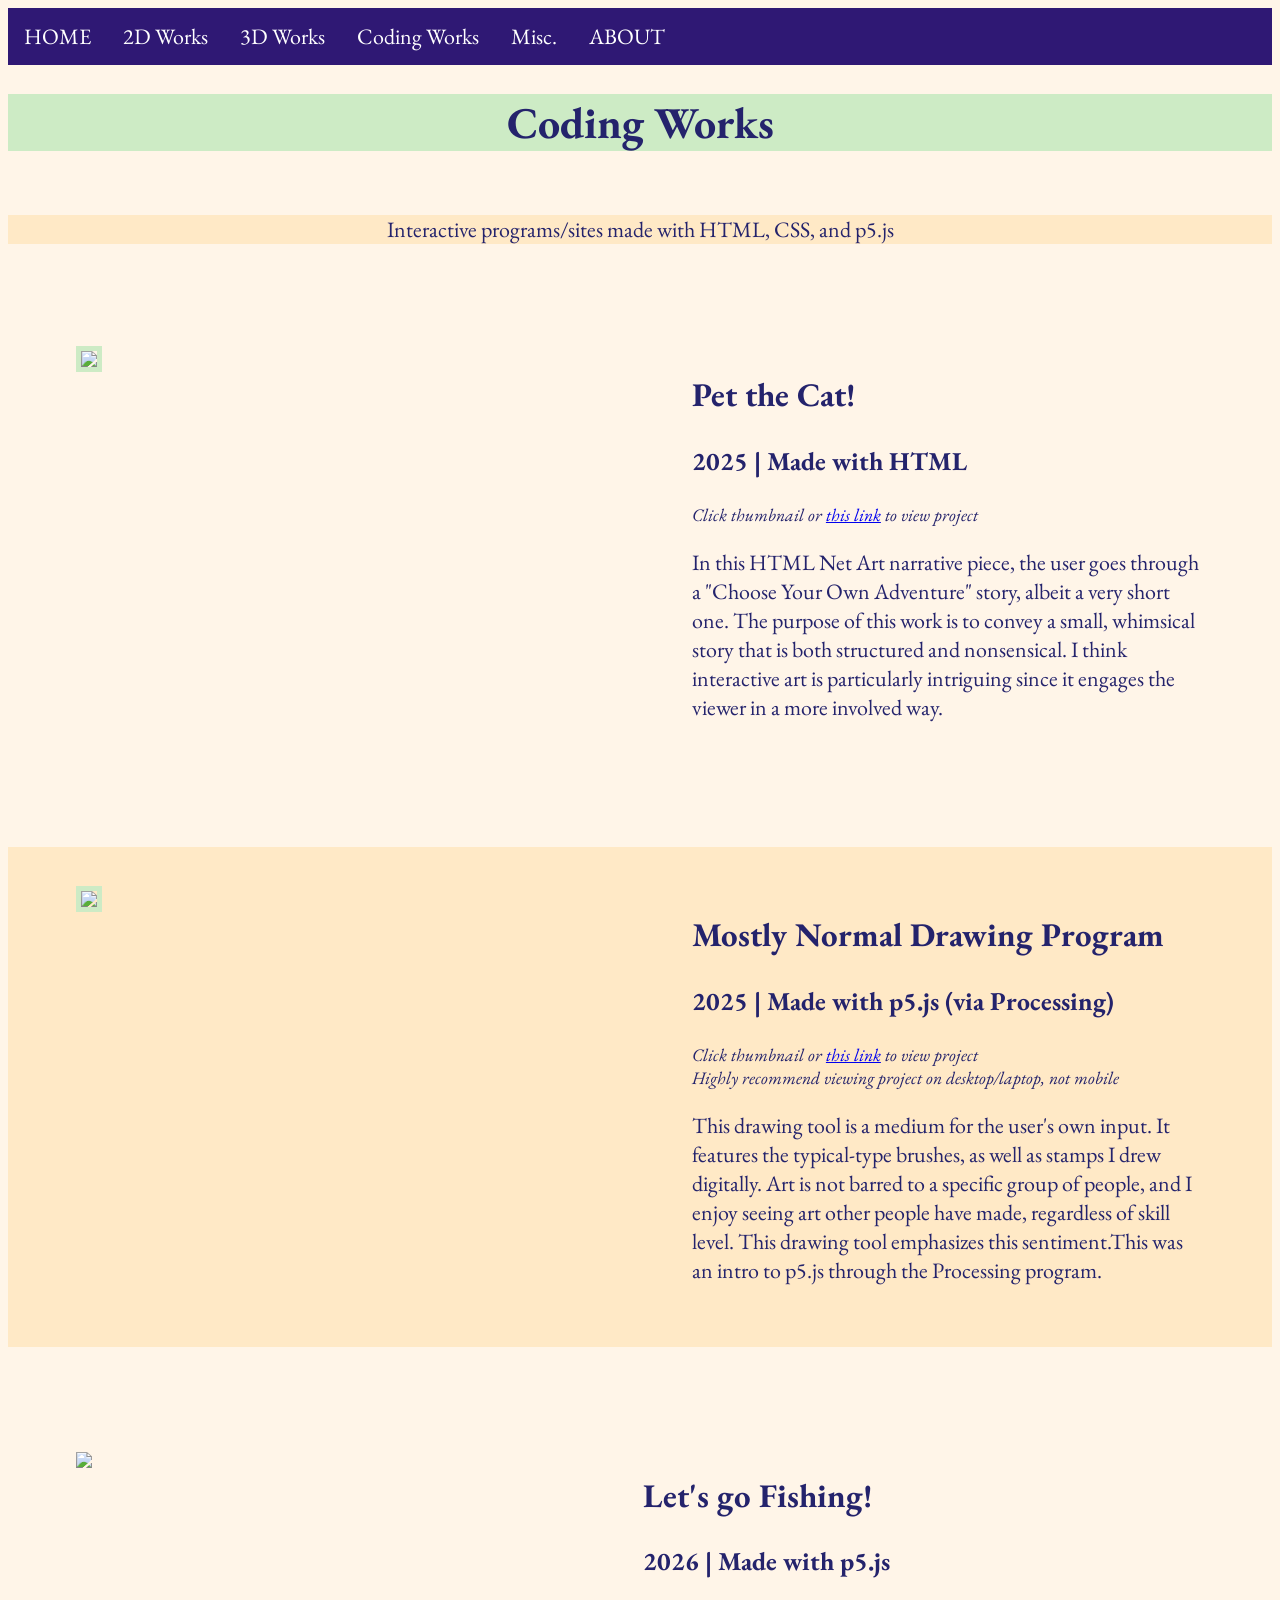
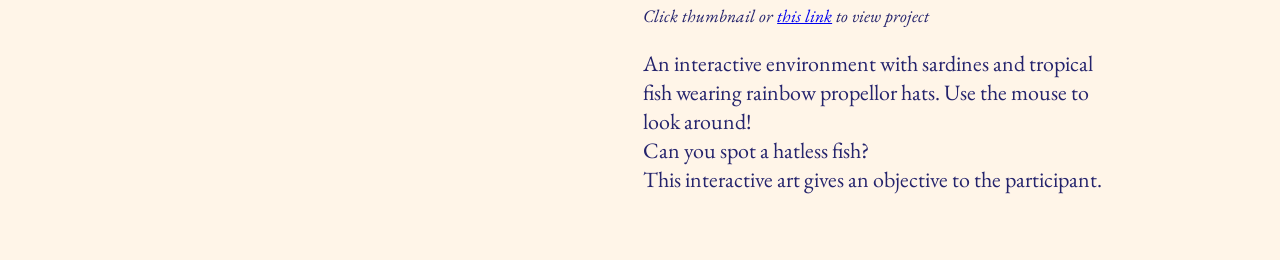
==== coding.html @ 16167de2 "Add files via upload" ====
<!DOCTYPE html>
<html>
<head>


<meta charset="UTF-8">
<meta name="viewport" content="width=device-width, initial-scale=1.0">


<title>Hannah Yee</title>
<link href='https://fonts.googleapis.com/css?family=EB Garamond' rel='stylesheet'>
<link rel="stylesheet" href="siteStyle.css">

<style>

.myDiv{
background-color: #CDEBC5;
text-align: center;
}
</style>
</head>
<body>
<ul>
 <li><a href="index.html">HOME</a></li>
 <li><a href="twoD.html">2D Works</a></li>
 <li><a href="threeD.html">3D Works</a></li>
 <li><a href="coding.html">Coding Works</a></li>
 <li><a href="misc.html">Misc.</a></li>
 <li><a href="about.html">ABOUT</a></li>
</ul>


<div class="myDiv">
<h1>Coding Works</h1>
</div>

<div class = "altDiv">
  <p style="text-align: center">Interactive programs/sites made with HTML, CSS, and p5.js</p>
</div>


<div class=row>

  <div class=columnL>
<a href="https://hannahyee89.github.io/net-art-pet-cat/" target="_blank" > <img src="img/opening.png" style="border: 5px solid #CDEBC5">   </a>
</div>

<div class = column>
<h2>Pet the Cat!</h2>
<h3>2025 | Made with HTML</h3>
<figcaption>Click thumbnail or <a href="https://hannahyee89.github.io/net-art-pet-cat/" target="_blank">this link</a> to view project</figcaption>
<p>
​In this HTML Net Art narrative piece, the user goes through a "Choose Your Own Adventure" story, albeit a very short one. The purpose of this work is to convey a small, whimsical story that is both structured and nonsensical. I think interactive art is particularly intriguing since it engages the viewer in a more involved way.
</p>

</div>
</div>


<div class = "altDiv">
<div class="row">
  <div class=columnL>

<a href="https://hannahyee89.github.io/drawing-tool/" target="_blank"> <img src="img/drawingtool.png" style="border: 5px solid #CDEBC5"></a>

  </div> 
<div class = "column">
<h2>Mostly Normal Drawing Program</h2>
<h3>2025 | Made with p5.js (via Processing)</h3>
<figcaption>Click thumbnail or <a href="https://hannahyee89.github.io/drawing-tool/" target="_blank">this link</a> to view project<br>
Highly recommend viewing project on desktop/laptop, not mobile</figcaption>
<p>This drawing tool is a medium for the user's own input. It features the typical-type brushes, as well as stamps I drew digitally.
  Art is not barred to a specific group of people, and I enjoy seeing art other people have made, regardless of skill level. This drawing tool emphasizes this sentiment.​
  This was an intro to p5.js through the Processing program.
</p>

</div>
</div>
</div> 

<div class="row">
<div class=columnL>

<a href="https://hannahyee89.github.io/lets-go-fishing/" target="_blank"> <img src="img/fishing_code_thumbnail.png"></a>

</div>
<div class = "column">
<h2>Let's go Fishing!</h2>
<h3>2026 | Made with p5.js</h3>
<figcaption>Click thumbnail or <a href="https://hannahyee89.github.io/lets-go-fishing/" target="_blank">this link</a> to view project</figcaption>
<p>An interactive environment with sardines and tropical fish wearing rainbow propellor hats. Use the mouse to look around!<br>Can you spot a hatless fish?<br>
This interactive art gives an objective to the participant.</p>
</div>
</div>













</body>
</html>
---- siteStyle.css ----
body {
background-color: rgb(255, 245, 232);
font-family: 'EB Garamond';font-size: 22px;
color: rgb(36, 35, 108);
}
img{
width:100%;
height:auto;
}
video{
width:50%;
height:auto;
}


figcaption{
font-style:italic;
font-size:80%;
}

.altDiv {
  background-color: rgb(255, 233, 198);
  margin-top: 5%;
  margin-bottom: 5%;
}
   
ul {
 list-style-type: none;
 margin: 0;
 padding: 0;
 overflow: hidden;
 background-color: #2f1874;
}


ul li {
 float: left;
}


ul li a {
 display: block;
 color: white;
 text-align: center;
 padding: 14px 16px;
 text-decoration: none;
}


ul li a:hover {
 background-color: #150639;
}



.column {
 float: right;
 width: 45%;
 padding: 5px;
 margin-top: 3%;
 margin-bottom: 3%;
}
.columnL {
 float: left;
 width: 45%;
 padding: 5px;
 margin-top: 3%;
 margin-bottom: 3%;
}
.gifColumn {
 float: left;
 width: 45%;
 padding: 5px;
}


.row {
 content: "";
 clear: both;
 display: table;
 margin-left: 5%;
 margin-right: 5%;
}

 @media screen and (max-width: 800px) {
  .columnL,.column {
    width: 100%; /* The width is 100%, when the viewport is 800px or smaller */
  }
}
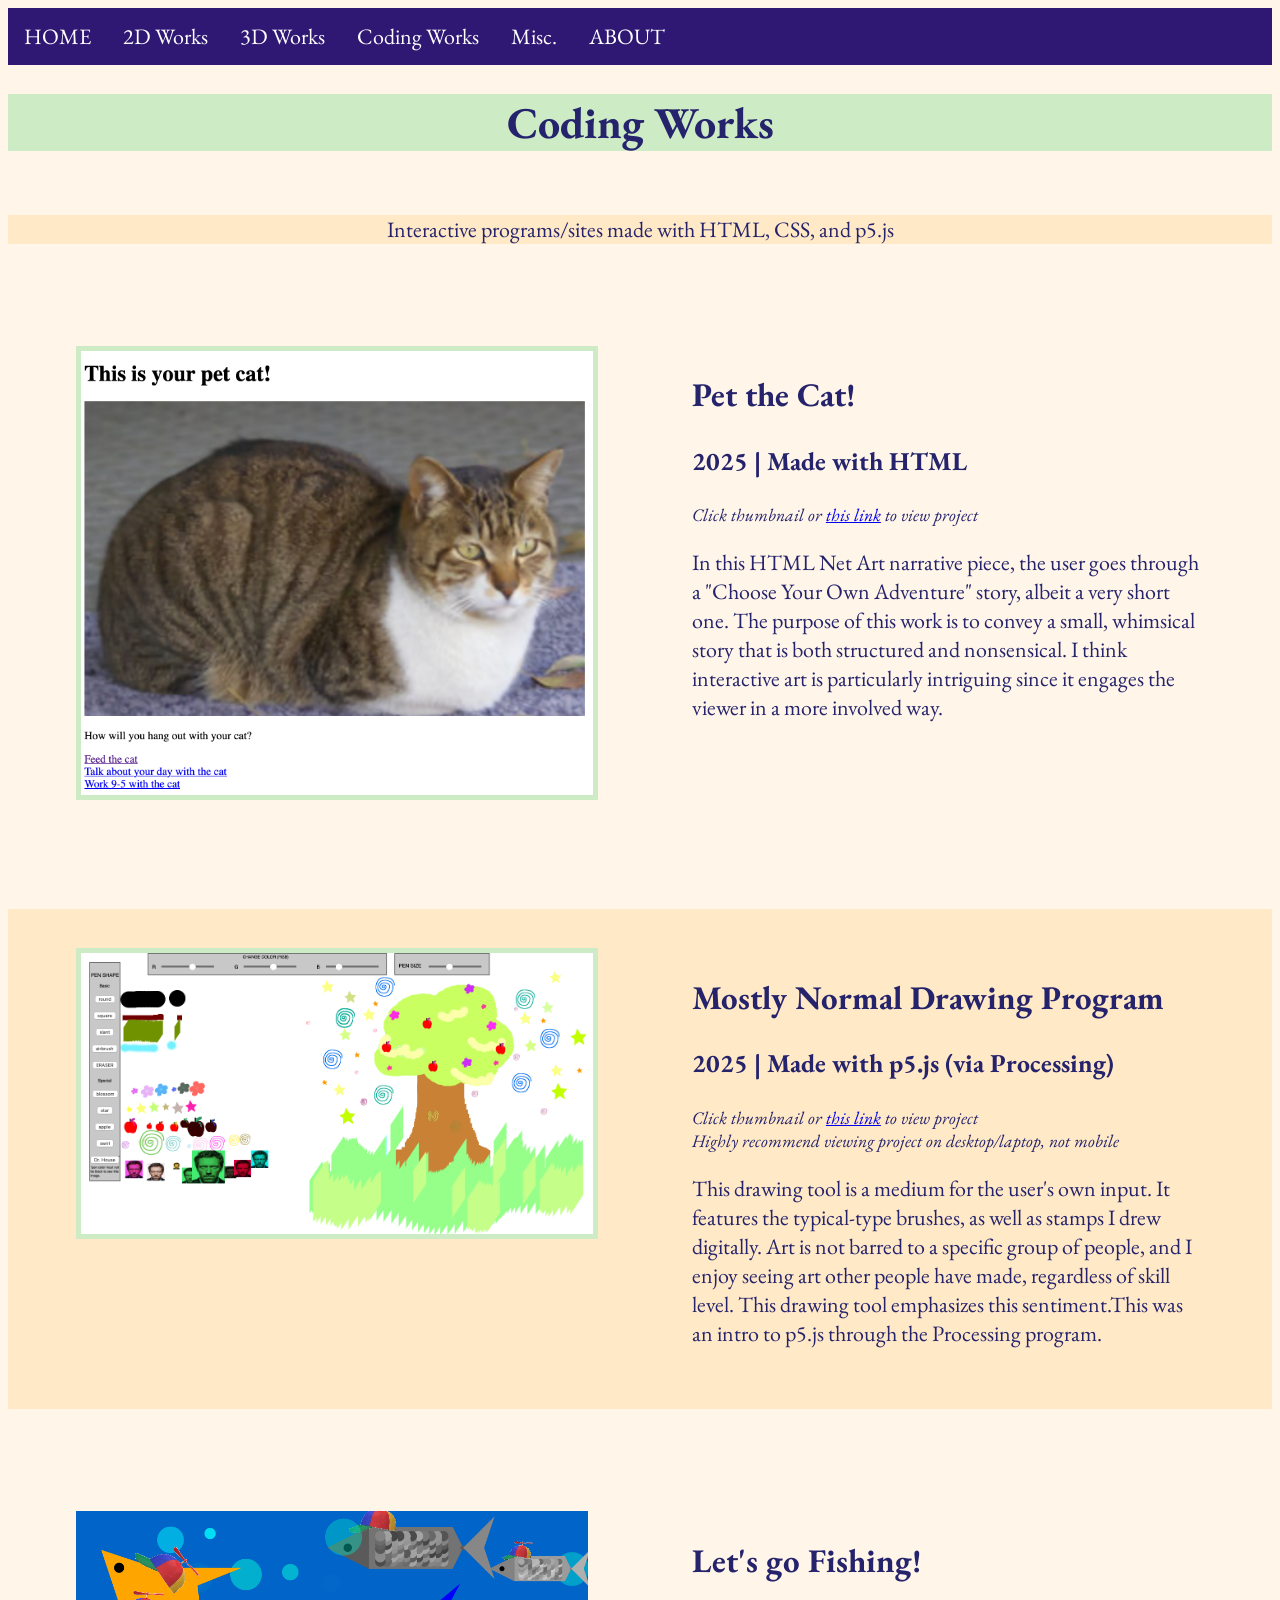
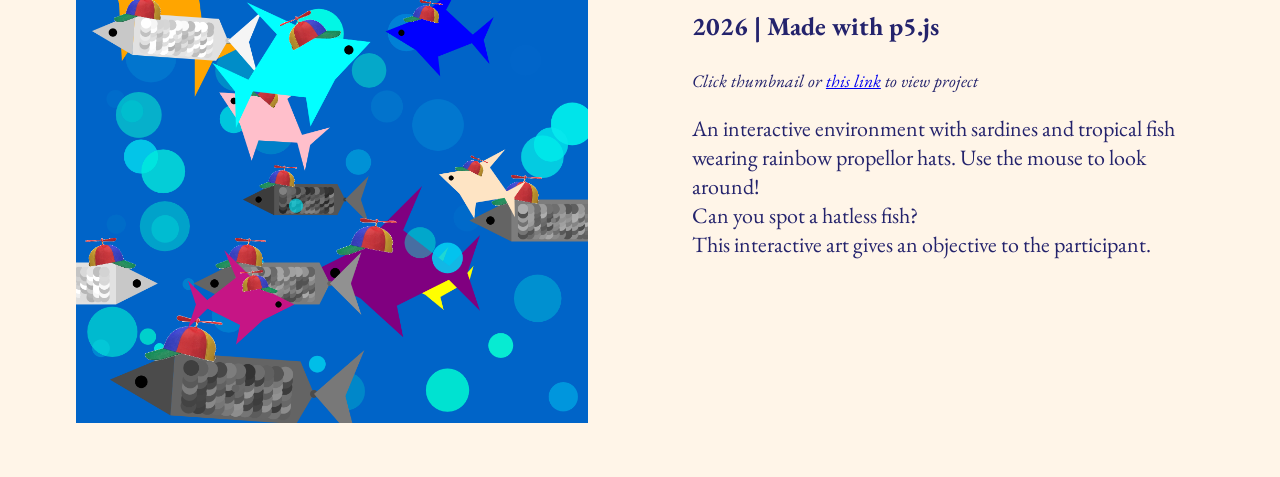
==== commit e9cc52cd: "Update coding.html" ====
--- a/coding.html
+++ b/coding.html
@@ -9,6 +9,7 @@
 
 <title>Hannah Yee</title>
 <link href='https://fonts.googleapis.com/css?family=EB Garamond' rel='stylesheet'>
+ <link rel="icon" type="image/png" href="img/flower_sphere.png">
 <link rel="stylesheet" href="siteStyle.css">
 
 <style>
